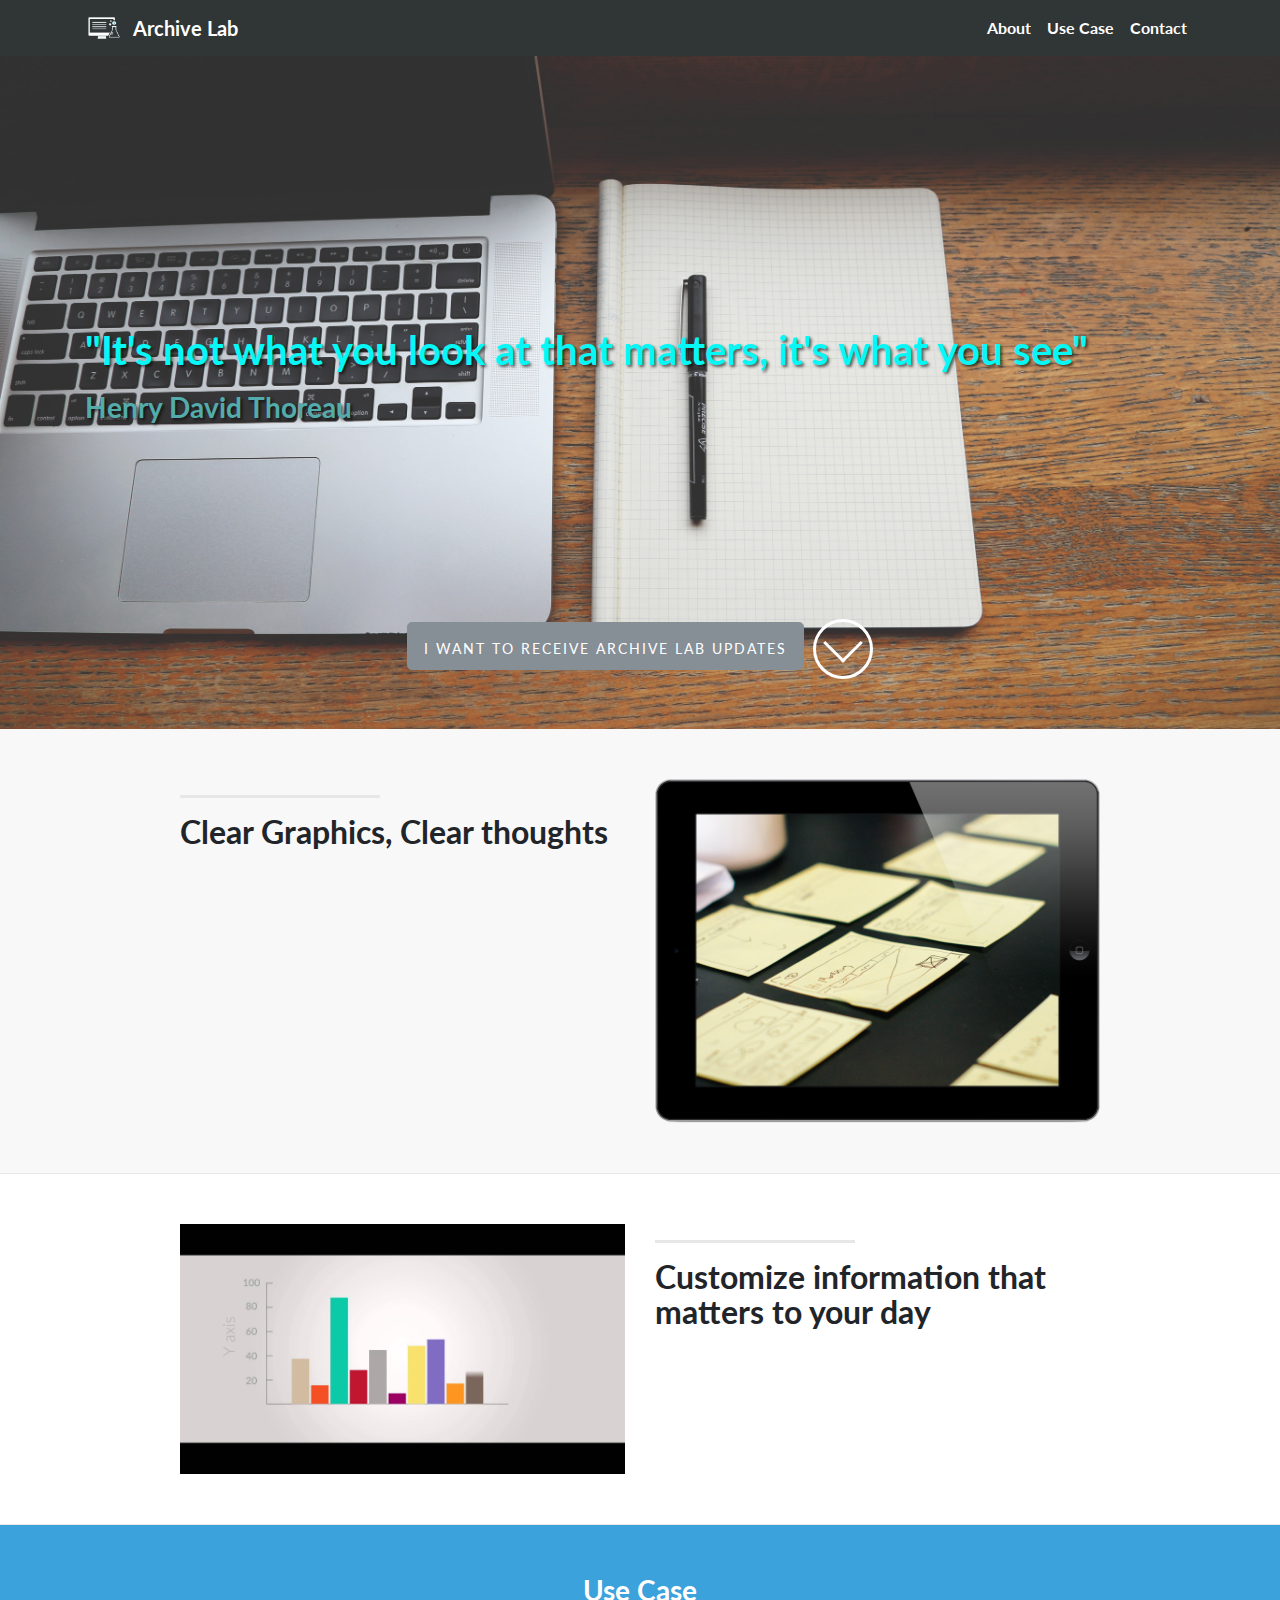
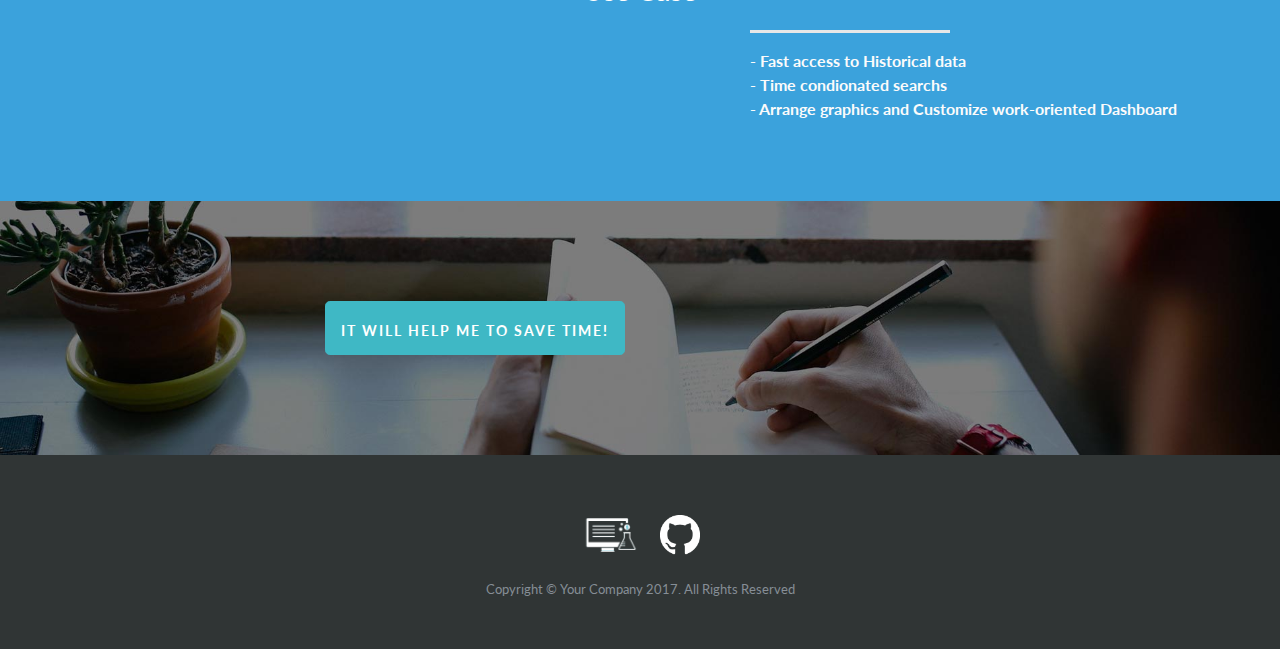
==== public/mvp/index.html @ b4e9845d "create mvp structure inside public folder" ====
<!DOCTYPE html>
<html lang="en">

  <head>
	
    <meta charset="utf-8">
    <meta name="viewport" content="width=device-width, initial-scale=1, shrink-to-fit=no">
    <meta name="description" content="">
    <meta name="author" content="">

    <title>Archive Lab</title>
    <link rel="shortcut icon" type="image/png" href="img/favicon.png"/>

    <!-- Bootstrap core CSS -->
    <link href="vendor/bootstrap/css/bootstrap.min.css" rel="stylesheet">

    <!-- Custom fonts for this template -->
    <link href="vendor/font-awesome/css/font-awesome.min.css" rel="stylesheet" type="text/css">
    <link href="https://fonts.googleapis.com/css?family=Lato:300,400,700,300italic,400italic,700italic" rel="stylesheet" type="text/css">

    <!-- Custom styles for this template -->
    <link href="css/landing-page.css" rel="stylesheet">
    
    <script>
	// Start of  Google Analytics Tracking snippet ***
	
		(function(i,s,o,g,r,a,m){
			i['GoogleAnalyticsObject']=r;i[r]=i[r]||function(){
		  (i[r].q=i[r].q||[]).push(arguments)},i[r].l=1*new Date();a=s.createElement(o),
		  m=s.getElementsByTagName(o)[0];a.async=1;a.src=g;m.parentNode.insertBefore(a,m)
		 })(window,document,'script','https://www.google-analytics.com/analytics.js','ga');
		
		ga('create', 'UA-104218014-1', 'auto');
		
		ga('send', 'pageview');
		
		// *** Added to enable ecommerce events send to GA 
		ga('require', 'ec');
		
		// *** End Google Analytics Tracking snippet --> 
		function PagePlayed( buttonTag) {


			ga('send', 'event', 'click',buttonTag);	

		} 
	

	</script>

  </head>

  <body>
	
    <!-- Navigation -->
    <nav class="navbar navbar-expand-lg navbar-dark bg-dark fixed-top">
      <div class="container">
        <img class="img-logo" src="img/logo.png" alt="">
        <a class="navbar-brand" href="#">Archive Lab</a>
        <button class="navbar-toggler" type="button" data-toggle="collapse" data-target="#navbarResponsive" aria-controls="navbarResponsive" aria-expanded="false" aria-label="Toggle navigation">
          <span class="navbar-toggler-icon"></span>
        </button>
        <div class="collapse navbar-collapse" id="navbarResponsive">
          <ul class="navbar-nav ml-auto">
            <li class="nav-item">
              <a id="navbar-item-about" class="nav-link" href="#">About</a>
            </li>
            <li class="nav-item">
                <a id="navbar-item-use-case" class="nav-link" href="#">Use Case</a>
            </li>
            <li class="nav-item">
              <a id="navbar-item-contact" class="nav-link" href="#">Contact</a>
            </li>
          </ul>
        </div>
      </div>
    </nav>

    <!-- Header -->
    <header class="intro-header">
      <div class="container">
        <div class="intro-message">
          <h1>"It's not what you look at that matters, it's what you see"</h1>
          <h3>Henry David Thoreau</h3>
        </div>
        <div class="learn-more">
        	 <li class="list-inline-item">
                <a href="#" onclick="PagePlayed('willHelpHeaderButton')" class="btn btn-secondary btn-lg">
                  <span class="network-name">I want to receive Archive Lab updates</span>
                </a>
              </li>

            <div class="arrow"></div>
        </div>
      </div>
    </header>

    <!-- Page Content -->
    <section id="about" class="content-section-a">

      <div class="container">
        <div class="row">
          <div class="col-lg-5 ml-auto">
            <hr class="section-heading-spacer">
            <div class="clearfix"></div>
            <h2 class="section-heading">Clear Graphics, Clear thoughts</h2>
          </div>
          <div class="col-lg-5 mr-auto">
            <img class="img-fluid" src="img/ipad.png" alt="">
          </div>
        </div>

      </div>
      <!-- /.container -->
    </section>

    <section class="content-section-b">

      <div class="container">

        <div class="row">
          <div class="col-lg-5 mr-auto order-lg-2">
            <hr class="section-heading-spacer">
            <div class="clearfix"></div>
            <h2 class="section-heading">Customize information that matters to your day</h2>

          </div>
          <div class="col-lg-5 ml-auto order-lg-1">
            <img class="img-fluid" src="img/graphic1.jpg" alt="demonstrative graphics image">
          </div>
        </div>

      </div>
      <!-- /.container -->

    </section>
    <!-- /.content-section-b -->

    <section id="use-case" class="content-section-a">

      <div class="container">
        <h3>Use Case</h3>
        <div class="row">
          <div class="col-lg-5 ml-auto">
            <hr class="section-heading-spacer main-topics">
            <div class="clearfix"></div>
            <p class="section-heading">
              - Fast access to Historical data
              </br>
              - Time condionated searchs
              </br>
              - Arrange graphics and Customize work-oriented Dashboard


            </p>

          </div>

        </div>

      </div>
      <!-- /.container -->

    </section>
    <!-- /.content-section-a -->

    <aside class="banner">

      <div id="contact" class="container">

        <div class="row">

          <div class="col-lg-6 my-auto">
            <ul class="list-inline banner-social-buttons">
              <li class="list-inline-item">
                <a href="#" onclick="PagePlayed('willHelpFooterButton')" class="btn btn-secondary btn-lg">
                  <span class="network-name">It will help me to save time!</span>
                </a>
              </li>

            </ul>
          </div>
        </div>

      </div>
      <!-- /.container -->

    </aside>
    <!-- /.banner -->

    <!-- Footer -->
    <footer>
      <div class="container">
        <div class="link-list">
          <a class="logo" href="https://archive-lab.mybluemix.net/"><img class="link-img" src="img/logo.png" alt=""></a>
          <a href="https://github.com/jesiels/archive-lab"><img class="link-img" src="img/gb.png" alt=""></a>
        </div>
        <p class="copyright text-muted small">Copyright &copy; Your Company 2017. All Rights Reserved</p>
      </div>
    </footer>



    <!-- Bootstrap core JavaScript -->
    <script src="vendor/jquery/jquery.min.js"></script>
    <script src="vendor/popper/popper.min.js"></script>
    <script src="vendor/bootstrap/js/bootstrap.min.js"></script>
    <script>
      $(".learn-more .arrow, #navbar-item-about").click(function() {
        $('html, body').animate({
            scrollTop: $("#about").offset().top - 56
        }, 1000);
      });
      $("#navbar-item-use-case").click(function() {
        $('html, body').animate({
            scrollTop: $("#use-case").offset().top - 56
        }, 1000);
      });
      $("#navbar-item-contact").click(function() {
        $('html, body').animate({
            scrollTop: $("#contact").offset().top - 56
        }, 1000);
      });
    </script>


  </body>

</html>
---- public/mvp/css/landing-page.css ----
/*!
 * Start Bootstrap - Landing Page (http://startbootstrap.com/template-overviews/landing-page)
 * Copyright 2013-2017 Start Bootstrap
 * Licensed under MIT (https://github.com/BlackrockDigital/startbootstrap-landing-page/blob/master/LICENSE)
 */

body, html {
  width: 100%;
  height: 100%;
}

body, h1, h2, h3, h4, h5, h6 {
  font-family: "Lato", "Helvetica Neue", Helvetica, Arial, sans-serif;
  font-weight: 700;
}

.intro-header {
  padding-top: 50px;
  padding-bottom: 50px;
  text-align: center;
  color: #f8f8f8;
  background: url(../img/intro-bg.jpg) no-repeat center center;
  background-size: cover;
}

.intro-message {
  position: relative;
  padding-top: 25%;
  padding-bottom: 17%;
  text-align: left;
}

.intro-message > h1 {
  color: #07f7f7;
  margin: 0;
  text-shadow: 2px 2px 3px rgba(0, 0, 0, 0.6);
  margin-bottom: 20px;
}

.intro-message > h3 {
  color: #53abab;
}

.intro-divider {
  width: 400px;
  border-top: 1px solid #f8f8f8;
  border-bottom: 1px solid rgba(0, 0, 0, 0.2);
}

.intro-message>h3 {
  text-shadow: 2px 2px 3px rgba(0, 0, 0, 0.6);
}

.intro-social-buttons i {
  font-size: 80%;
}

@media(max-width:767px) {
  .intro-message {
    padding-bottom: 15%;
  }
  .intro-message>h1 {
    font-size: 3em;
  }
  ul.intro-social-buttons>li {
    display: block;
    margin-bottom: 20px;
    padding: 0;
  }
  ul.intro-social-buttons>li:last-child {
    margin-bottom: 0;
  }
  .intro-divider {
    width: 100%;
  }
}

.network-name {
  text-transform: uppercase;
  font-size: 14px;
  font-weight: 400;
  letter-spacing: 2px;
}

.content-section-a {
  padding: 50px 0;
  background-color: #f8f8f8;
}

.content-section-b {
  padding: 50px 0;
  border-top: 1px solid #e7e7e7;
  border-bottom: 1px solid #e7e7e7;
}

.section-heading {
  margin-bottom: 30px;
}

.section-heading-spacer {
  float: left;
  width: 200px;
  border-top: 3px solid #e7e7e7;
}

.banner {
  padding: 100px 0;
  color: #f8f8f8;
  background: url(../img/banner-bg.jpg) no-repeat center center;
  background-size: cover;
}

.banner h2 {
  margin: 0;
  text-shadow: 2px 2px 3px rgba(0, 0, 0, 0.6);
  font-size: 3em;
}

.banner ul {
  margin-bottom: 0;
}

.banner-social-buttons {
  float: right;
  margin-top: 0;
}

@media(max-width:1199px) {
  ul.banner-social-buttons {
    float: left;
    margin-top: 15px;
  }
}

@media(max-width:767px) {
  .banner h2 {
    margin: 0;
    text-shadow: 2px 2px 3px rgba(0, 0, 0, 0.6);
    font-size: 3em;
  }
  ul.banner-social-buttons>li {
    display: block;
    margin-bottom: 20px;
    padding: 0;
  }
  ul.banner-social-buttons>li:last-child {
    margin-bottom: 0;
  }
}

footer {
  padding: 50px 0;
  background-color: #303535;
}

footer a, footer a:hover {
  color: #fff;
}

p.copyright {
  margin: 15px 0 0;
}

.navbar {
	background: #303535 !important
}

.navbar .nav-item .nav-link {
  color: #fff;
}

.learn-more {
  text-align: center;
  display: block;
}

.learn-more .arrow {
  display: inline-block;
  border: 3px solid #fff;
  width: 60px;
  height: 60px;
  border-radius: 50%;
  cursor: pointer;
  transition: all .11s linear;
}

.learn-more .arrow:after {
  content: "";
  position: relative;
  display: inline-block;
  top: 7px;
  width: 28px;
  height: 28px;
  border-left: 3px solid #fff;
  border-bottom: 3px solid #fff;
  transform: rotate(-45deg);
  transition: all .11s linear;
}

.learn-more .arrow:hover, .learn-more .arrow:hover:after {
  border-color: #3fb8c5;
}

#use-case {
  background: #3BA2DC;
  color: #fbfbfb;
}

#use-case h3 {
  color: #fff;
  text-align: center;
}

.banner-social-buttons .btn {
  background: #3fb8c5;
  border-color: #3fb8c5;
  padding: 11px 15px;
}

.banner-social-buttons .btn:hover {
  background: #1e818c;
  border-color: #1e818c;
}

.banner-social-buttons span {
  font-weight: bold;
}

.img-logo {
  width: 38px;
  margin-right: 10px;
}

.main-topics {
	left: 43%;
}
footer > .container {
  text-align: center;
}

footer .link-list .link-img {
  height: 40px;
}

footer .link-list .logo {
  margin-right: 15px;
}

footer .link-list .logo .link-img {
  height: 60px;
}

footer .link-list a {
  cursor: pointer;
}
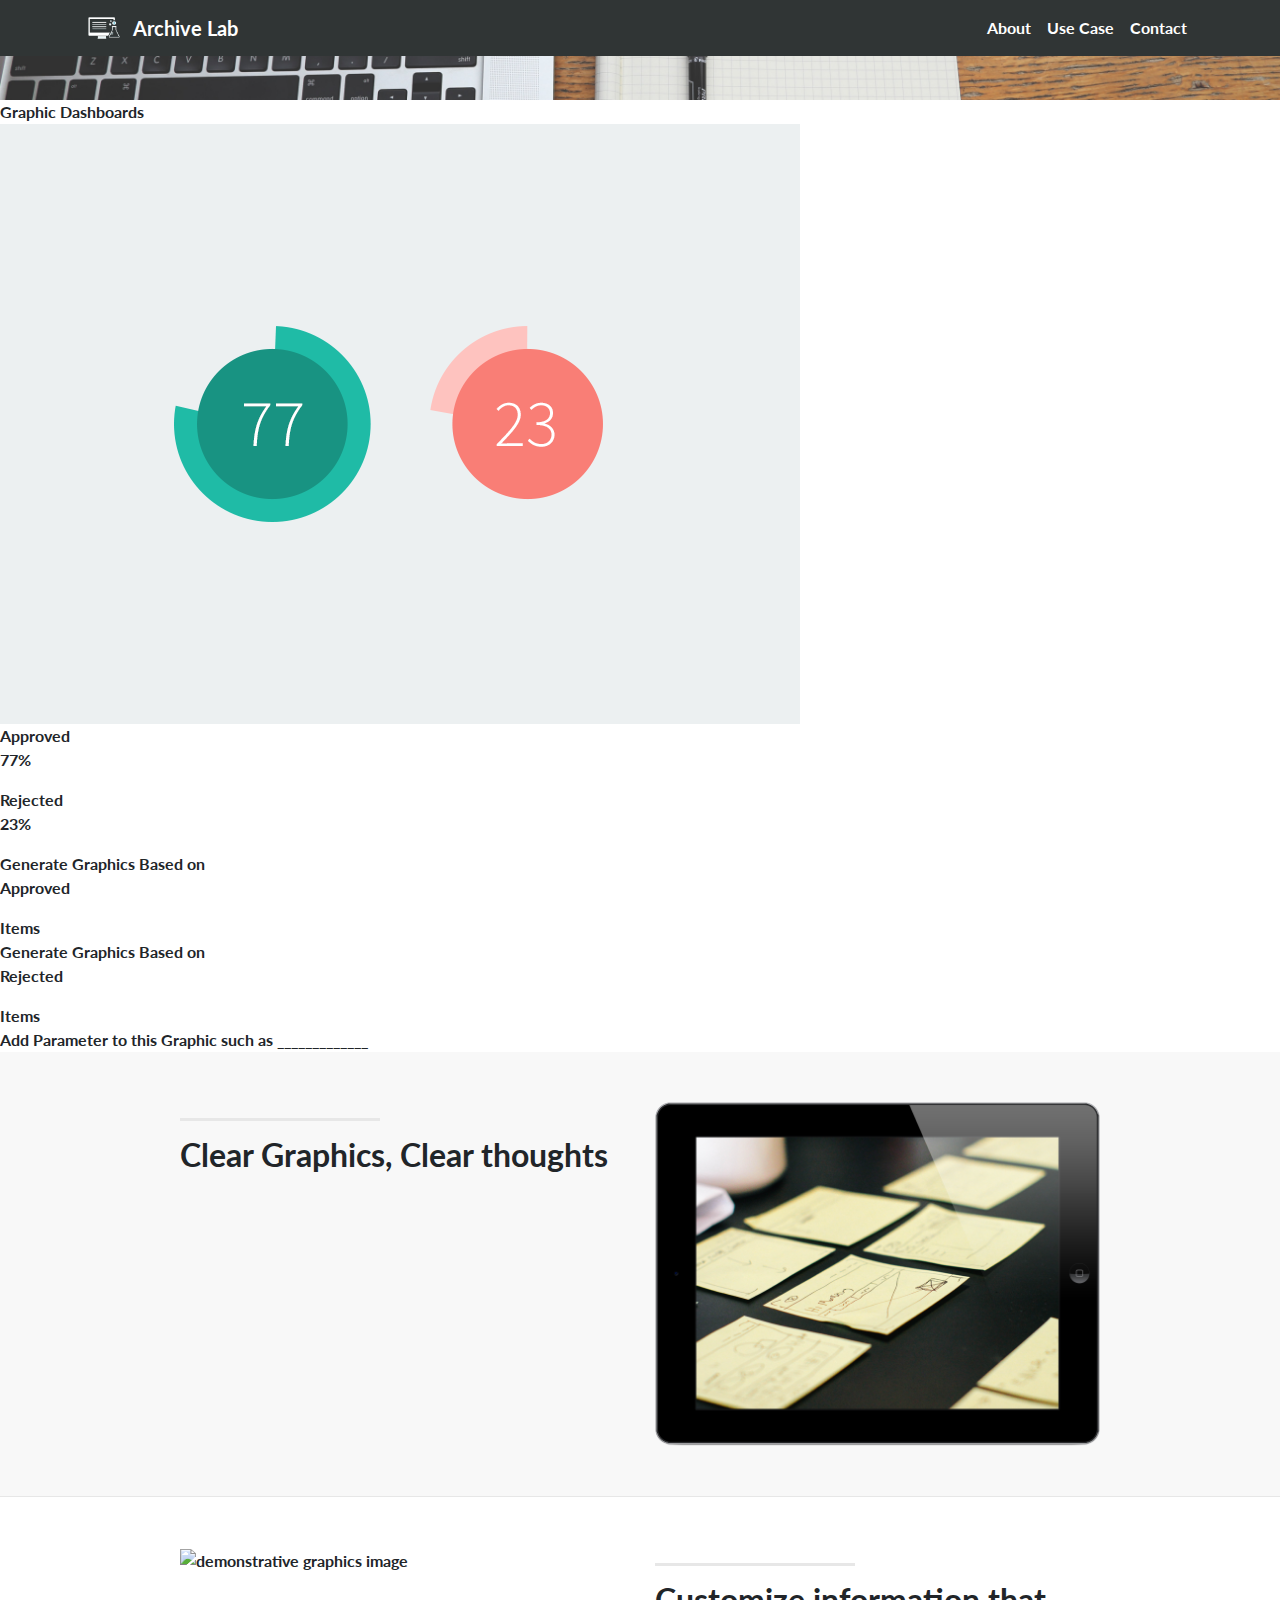
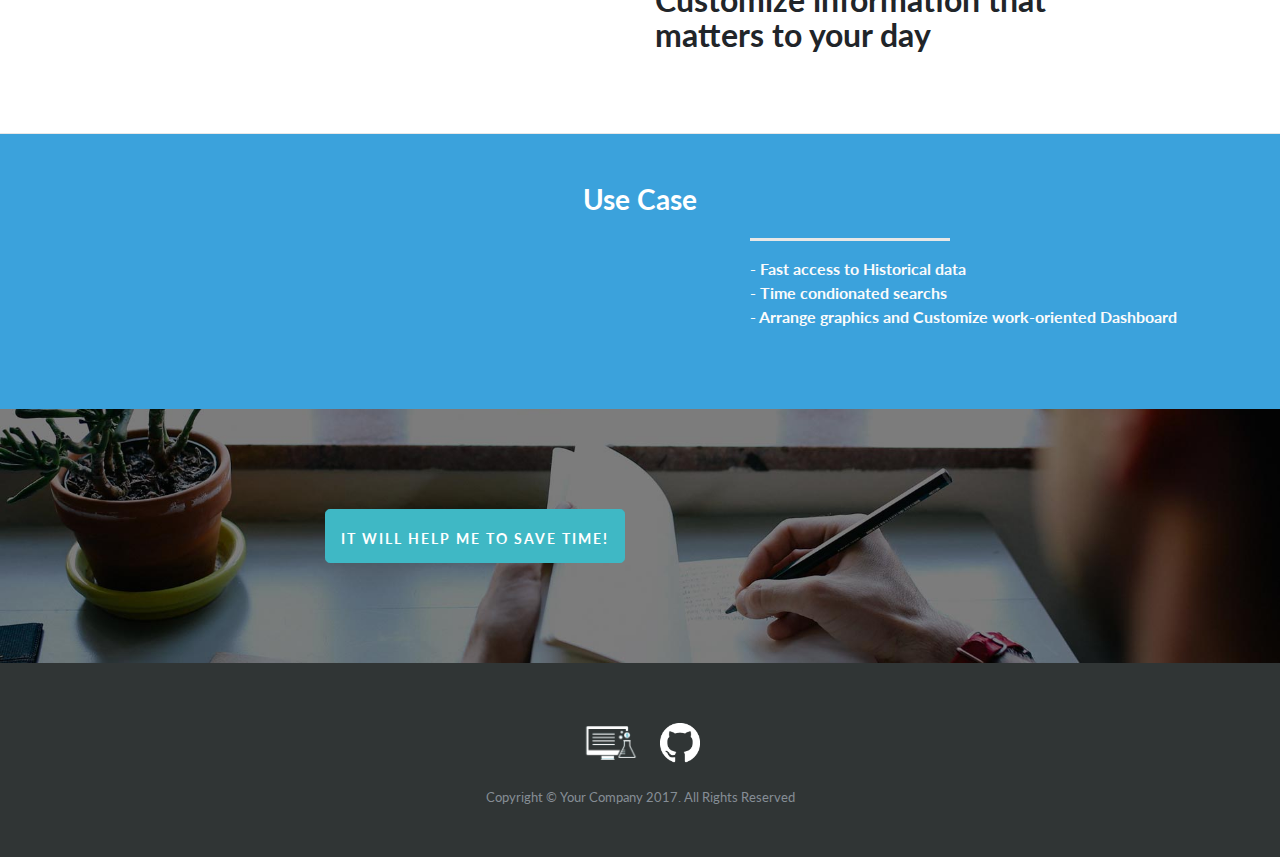
==== commit 279cedcf: "mvp first modifications" ====
--- a/public/mvp/index.html
+++ b/public/mvp/index.html
@@ -79,22 +79,32 @@
     <!-- Header -->
     <header class="intro-header">
       <div class="container">
-        <div class="intro-message">
-          <h1>"It's not what you look at that matters, it's what you see"</h1>
-          <h3>Henry David Thoreau</h3>
-        </div>
-        <div class="learn-more">
-        	 <li class="list-inline-item">
-                <a href="#" onclick="PagePlayed('willHelpHeaderButton')" class="btn btn-secondary btn-lg">
-                  <span class="network-name">I want to receive Archive Lab updates</span>
-                </a>
-              </li>
-
-            <div class="arrow"></div>
-        </div>
+        
       </div>
     </header>
-
+	<section>
+		<div class="sectionTitle">
+			Graphic Dashboards
+		</div>
+		<div class="Dashboard">
+			<div class="dashboardTitle">
+				<div class="dashboardSubTitle">
+				</div>
+			</div>
+			<div class="infoGraphic">
+				 <img class="img-fluid" src="img/graph1.png" alt="infroGraphic">
+			</div>
+			<div class="infoGraphicText">
+				Approved <p class="bigNumber"> 77% </p>
+				Rejected <p class="bigNumber"> 23% </p>
+			</div>
+			<div class="infoGraphicActions">
+				<div class = "dashboardAction"> Generate Graphics Based on <p class="highlight1">Approved</p> Items </div>
+				<div class = "dashboardAction"> Generate Graphics Based on <p class="highlight1">Rejected</p> Items </div>
+				<div class = "dashboardAction"> Add Parameter to this Graphic such as _____________ </div>
+			</div>
+		</div>
+	</section>
     <!-- Page Content -->
     <section id="about" class="content-section-a">
 
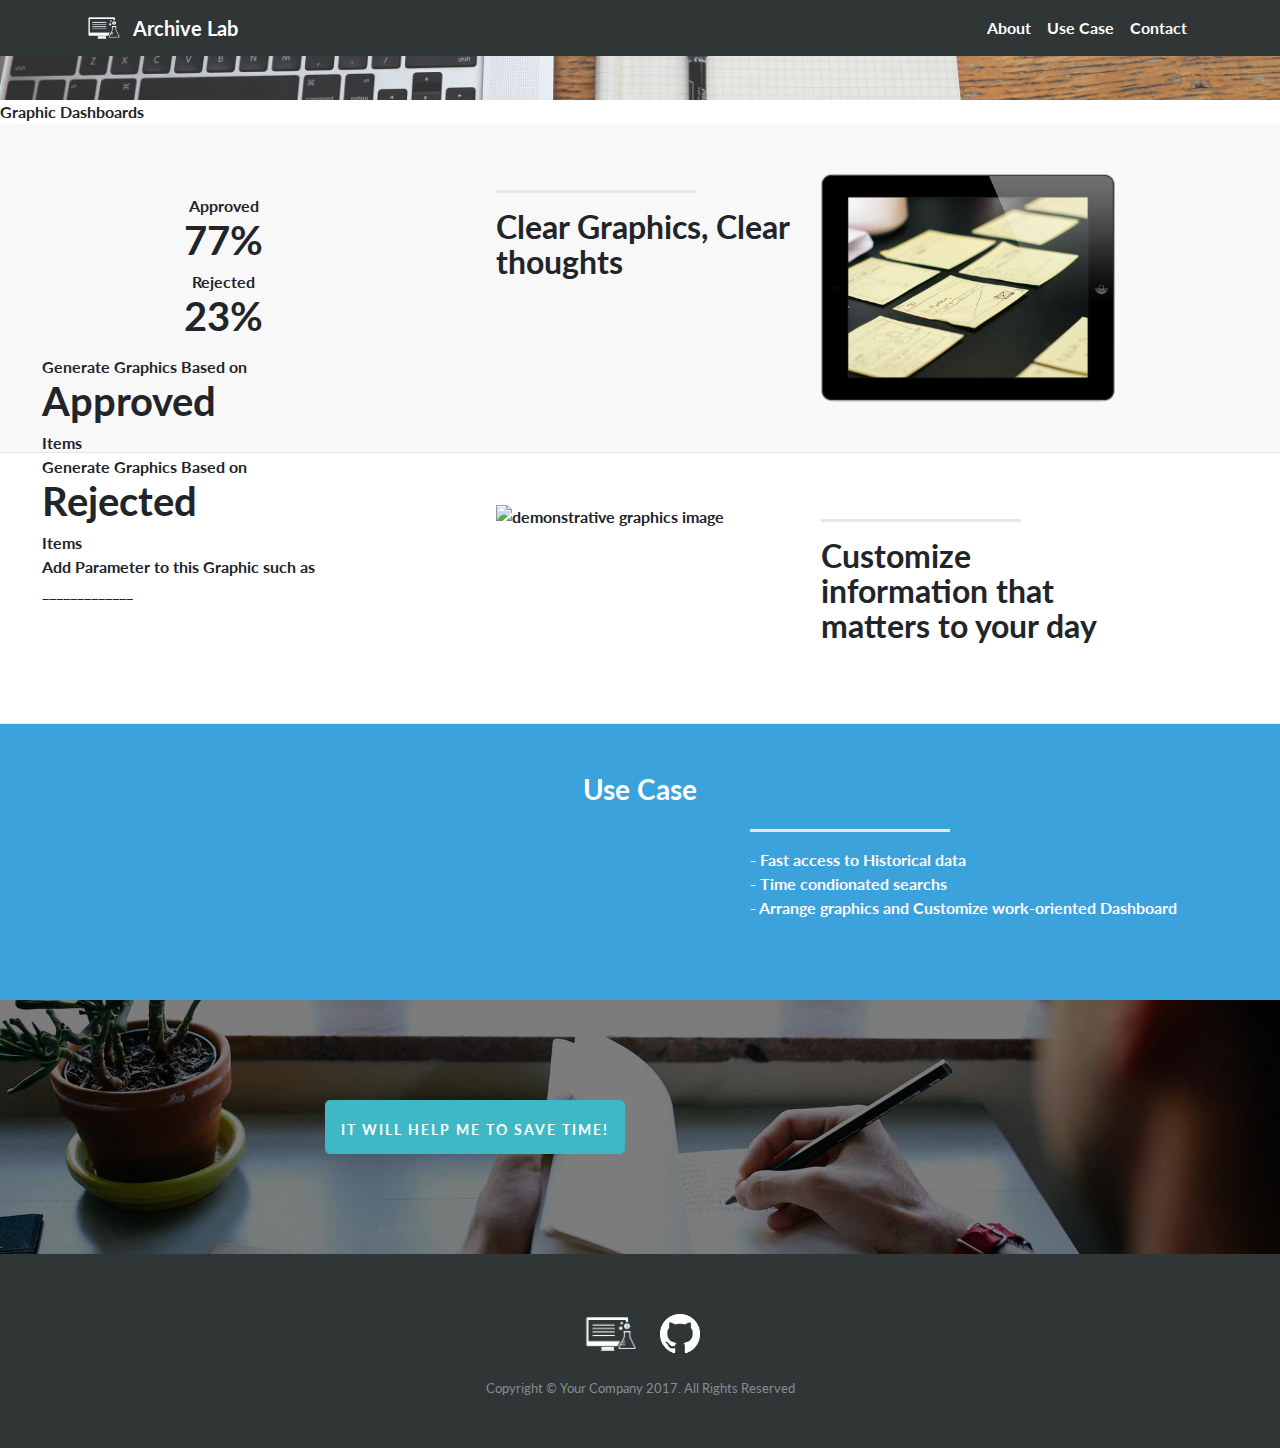
==== commit 314a4008: "change <img> to background-image css tag" ====
--- a/public/mvp/index.html
+++ b/public/mvp/index.html
@@ -86,21 +86,21 @@
 		<div class="sectionTitle">
 			Graphic Dashboards
 		</div>
-		<div class="Dashboard">
-			<div class="dashboardTitle">
-				<div class="dashboardSubTitle">
+		<div class="dashboard floatDiv">
+			<div class="dashboardTitle floatDiv">
+				<div class="dashboardSubTitle floatDiv">
 				</div>
 			</div>
-			<div class="infoGraphic">
-				 <img class="img-fluid" src="img/graph1.png" alt="infroGraphic">
-			</div>
-			<div class="infoGraphicText">
-				Approved <p class="bigNumber"> 77% </p>
-				Rejected <p class="bigNumber"> 23% </p>
-			</div>
-			<div class="infoGraphicActions">
-				<div class = "dashboardAction"> Generate Graphics Based on <p class="highlight1">Approved</p> Items </div>
-				<div class = "dashboardAction"> Generate Graphics Based on <p class="highlight1">Rejected</p> Items </div>
+			<div class="infoGraphic floatDiv">
+				
+			</div>
+			<div class="infoGraphicText floatDiv">
+				Approved <h1 class="bigNumber"> 77% </h1>
+				Rejected <h1 class="bigNumber"> 23% </h1>
+			</div>
+			<div class="infoGraphicActions floatDiv">
+				<div class = "dashboardAction"> Generate Graphics Based on <h1 class="highlight1">Approved</h1> Items </div>
+				<div class = "dashboardAction"> Generate Graphics Based on <h1 class="highlight1">Rejected</h1> Items </div>
 				<div class = "dashboardAction"> Add Parameter to this Graphic such as _____________ </div>
 			</div>
 		</div>
--- a/public/mvp/css/landing-page.css
+++ b/public/mvp/css/landing-page.css
@@ -3,6 +3,33 @@
  * Copyright 2013-2017 Start Bootstrap
  * Licensed under MIT (https://github.com/BlackrockDigital/startbootstrap-landing-page/blob/master/LICENSE)
  */
+
+.floatDiv{
+	position: relative;
+	float: left;
+	width: 95%;
+	margin-left:2.5%;
+	margin-top:2.5%;
+}
+
+.dashboard {
+	position: relative;
+	float: left;
+	width: 30%;
+	
+}
+
+.dashBoardTitle{
+	text-align:center;
+}
+
+.infoGraphic {
+	background: url(../img/graph1.png) no-repeat center center;
+}
+
+.infoGraphicText{
+	text-align:center;
+}
 
 body, html {
   width: 100%;
